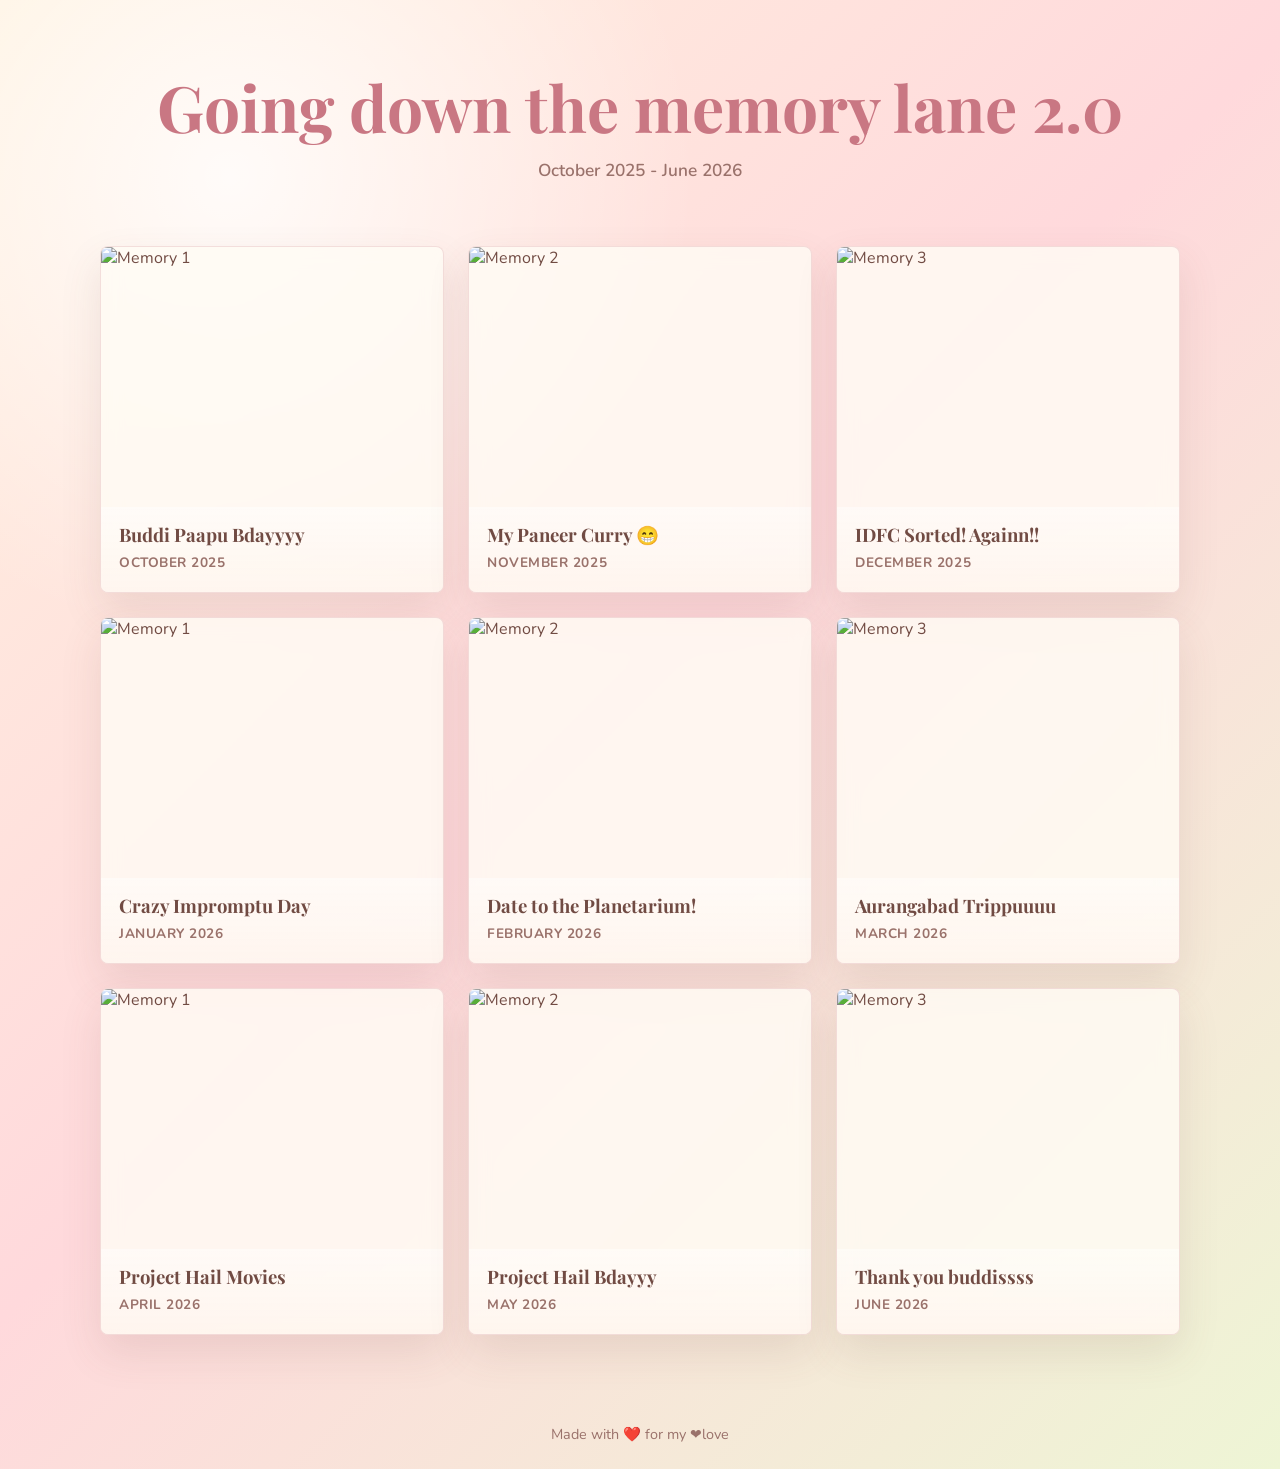
==== memories_2026.html @ 6749901e "Add three and half year website" ====
<!DOCTYPE html>
<html lang="en">
<head>
  <meta charset="UTF-8" />
  <meta name="viewport" content="width=device-width, initial-scale=1.0" />
  <title>Memories Album</title>

  <!-- Google Fonts -->
  <link href="https://fonts.googleapis.com/css2?family=Nunito:wght@400;600;700&family=Playfair+Display:wght@600;700&display=swap" rel="stylesheet">

  <style>
    :root {
      --bg-gradient:
        radial-gradient(circle at 18% 12%, rgba(255, 255, 255, 0.82), transparent 28%),
        linear-gradient(135deg, #fff2df 0%, #ffd9dc 48%, #eef5d5 100%);
      --card-bg: rgba(255, 252, 245, 0.82);
      --accent: #c97783;
      --accent-soft: rgba(201, 119, 131, 0.18);
      --text-dark: #714b43;
      --text-light: #9a726b;
      --border: rgba(201, 119, 131, 0.22);
    }

    * {
      margin: 0;
      padding: 0;
      box-sizing: border-box;
    }

    body {
      font-family: 'Nunito', sans-serif;
      background: var(--bg-gradient);
      color: var(--text-dark);
      min-height: 100vh;
    }

    header {
      text-align: center;
      padding: 64px 20px 36px;
    }

    header h1 {
      font-family: 'Playfair Display', serif;
      font-size: clamp(2.35rem, 5vw, 4.2rem);
      font-weight: 700;
      letter-spacing: 0;
      margin-bottom: 10px;
      color: var(--accent);
    }

    header p {
      font-size: 1.08rem;
      font-weight: 600;
      color: var(--text-light);
      max-width: 600px;
      margin: auto;
    }

    /* Album Grid */
    .album {
      max-width: 1120px;
      margin: auto;
      padding: 28px 20px 64px;
      display: grid;
      grid-template-columns: repeat(3, minmax(0, 1fr));
      gap: 24px;
    }

    /* Memory Card */
    .memory {
      background: var(--card-bg);
      border: 1px solid var(--border);
      border-radius: 8px;
      overflow: hidden;
      box-shadow: 0 18px 42px rgba(113, 75, 67, 0.12);
      backdrop-filter: blur(10px);
      -webkit-backdrop-filter: blur(10px);
      transition: transform 0.3s ease, box-shadow 0.3s ease, border-color 0.3s ease;
    }

    .memory:hover {
      transform: translateY(-8px);
      border-color: rgba(201, 119, 131, 0.38);
      box-shadow: 0 24px 54px rgba(113, 75, 67, 0.16);
    }

    .memory img {
      width: 100%;
      height: 260px;
      object-fit: cover;
      display: block;
    }

    .memory-info {
      padding: 15px 18px 20px;
      background: linear-gradient(180deg, rgba(255, 255, 255, 0.44), rgba(255, 245, 238, 0.72));
    }

    .memory-title {
      font-family: 'Playfair Display', serif;
      font-size: 1.16rem;
      font-weight: 700;
      margin-bottom: 6px;
      color: var(--text-dark);
    }

    .memory-date {
      font-size: 0.85rem;
      font-weight: 700;
      color: var(--text-light);
      letter-spacing: 0.04em;
      text-transform: uppercase;
    }

    /* Footer */
    footer {
      text-align: center;
      padding: 25px 15px;
      font-size: 0.9rem;
      color: var(--text-light);
    }

    /* Responsive tweaks */
    @media (max-width: 900px) {
      .album {
        grid-template-columns: repeat(2, minmax(0, 1fr));
      }
    }

    @media (max-width: 600px) {
      header h1 {
        font-size: 2.2rem;
      }

      .album {
        grid-template-columns: 1fr;
        padding-inline: 16px;
      }

      .memory img {
        height: 220px;
      }
    }
  </style>
</head>
<body>

  <header>
    <h1>Going down the memory lane 2.0</h1>
    <p>October 2025 - June 2026</p>
  </header>

  <main class="album">

    <!-- Memory Card -->
    <div class="memory">
      <img src="assets/oct.png" alt="Memory 1">
      <div class="memory-info">
        <div class="memory-title"> Buddi Paapu Bdayyyy</div>
        <div class="memory-date">October 2025</div>
      </div>
    </div>

    <div class="memory">
      <img src="assets/nov.png" alt="Memory 2">
      <div class="memory-info">
        <div class="memory-title">My Paneer Curry 😁</div>
        <div class="memory-date">November 2025</div>
      </div>
    </div>

    <div class="memory">
      <img src="assets/dec.png" alt="Memory 3">
      <div class="memory-info">
        <div class="memory-title">IDFC Sorted! Againn!!</div>
        <div class="memory-date">December 2025</div>
      </div>
    </div>

    <div class="memory">
      <img src="assets/jan.png" alt="Memory 1">
      <div class="memory-info">
        <div class="memory-title">Crazy Impromptu Day</div>
        <div class="memory-date">January 2026</div>
      </div>
    </div>

    <div class="memory">
      <img src="assets/feb.png" alt="Memory 2">
      <div class="memory-info">
        <div class="memory-title">Date to the Planetarium!</div>
        <div class="memory-date">February 2026</div>
      </div>
    </div>

    <div class="memory">
      <img src="assets/mar.png" alt="Memory 3">
      <div class="memory-info">
        <div class="memory-title">Aurangabad Trippuuuu</div>
        <div class="memory-date">March 2026</div>
      </div>
    </div>

    <div class="memory">
      <img src="assets/apr.png" alt="Memory 1">
      <div class="memory-info">
        <div class="memory-title">Project Hail Movies</div>
        <div class="memory-date">April 2026</div>
      </div>
    </div>

    <div class="memory">
      <img src="assets/may.png" alt="Memory 2">
      <div class="memory-info">
        <div class="memory-title">Project Hail Bdayyy</div>
        <div class="memory-date">May 2026</div>
      </div>
    </div>

    <div class="memory">
      <img src="assets/jun.png" alt="Memory 3">
      <div class="memory-info">
        <div class="memory-title">Thank you buddissss</div>
        <div class="memory-date">June 2026</div>
      </div>
    </div>

  </main>

  <footer>
    Made with ❤️ for my ❤love
  </footer>

</body>
</html>
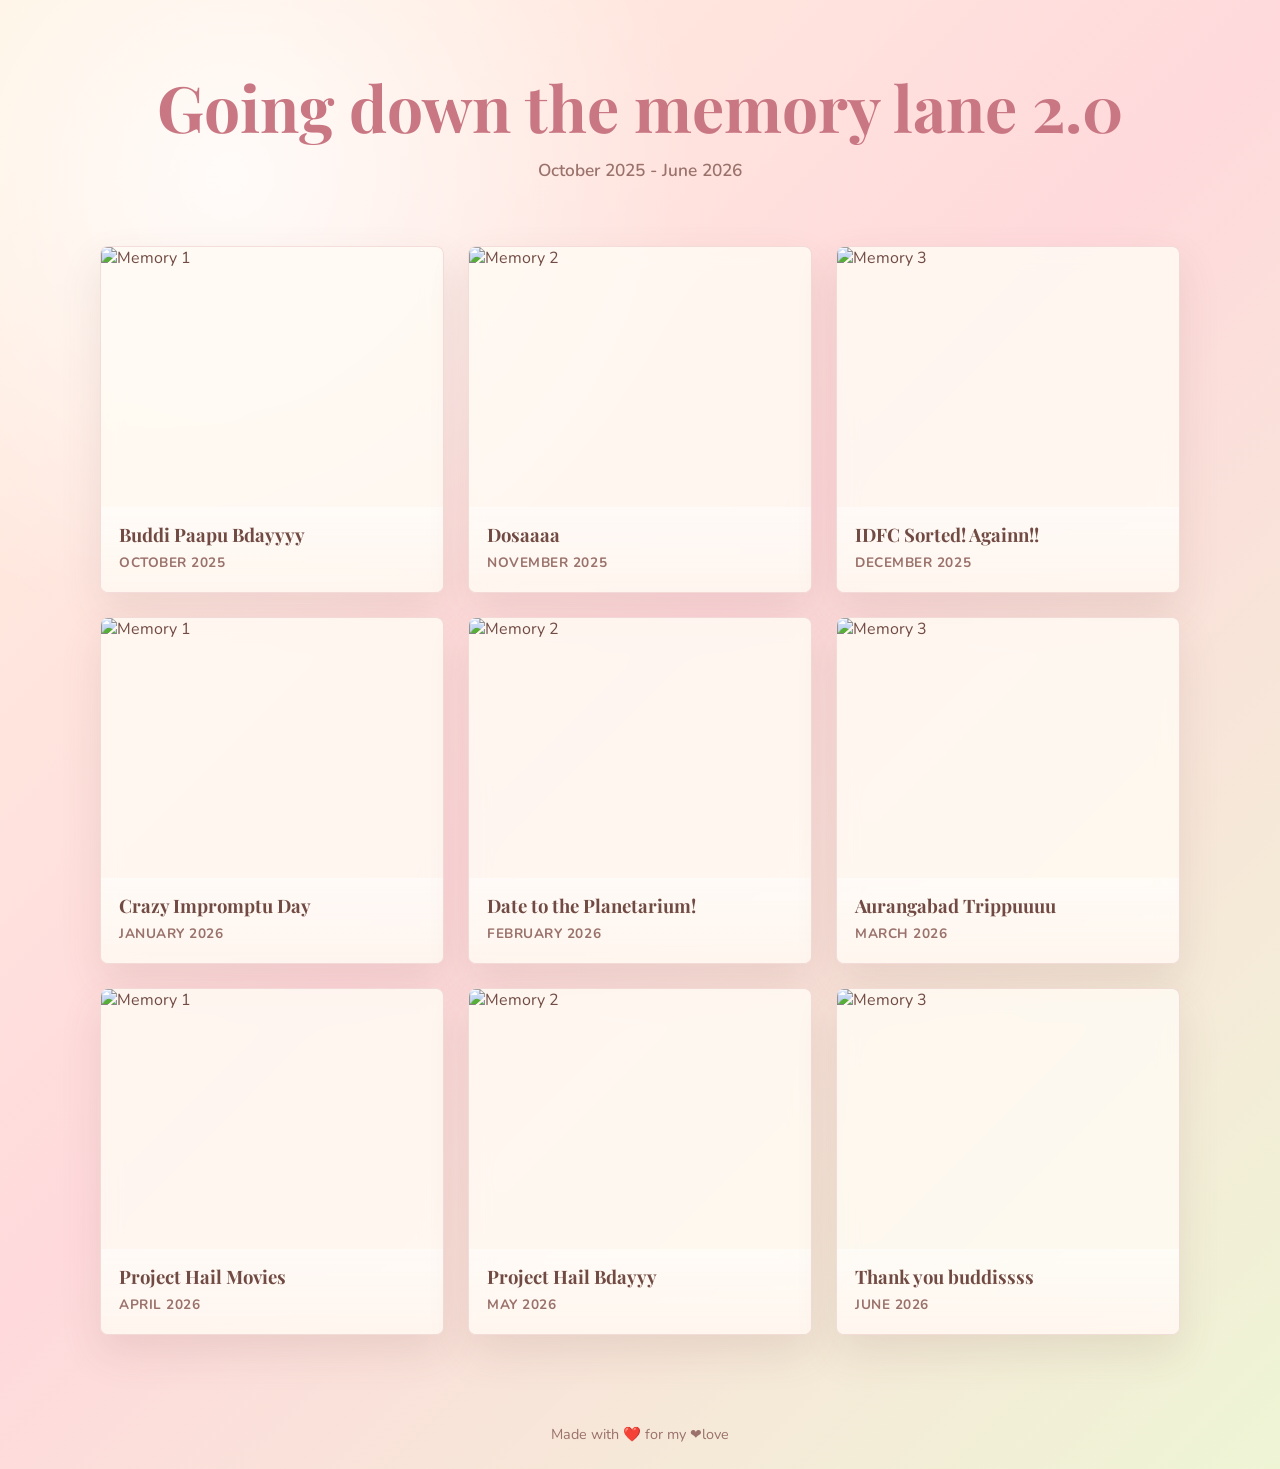
==== commit 4c704ec6: "Minor changes" ====
--- a/memories_2026.html
+++ b/memories_2026.html
@@ -164,7 +164,7 @@
     <div class="memory">
       <img src="assets/nov.png" alt="Memory 2">
       <div class="memory-info">
-        <div class="memory-title">My Paneer Curry 😁</div>
+        <div class="memory-title">Dosaaaa</div>
         <div class="memory-date">November 2025</div>
       </div>
     </div>
